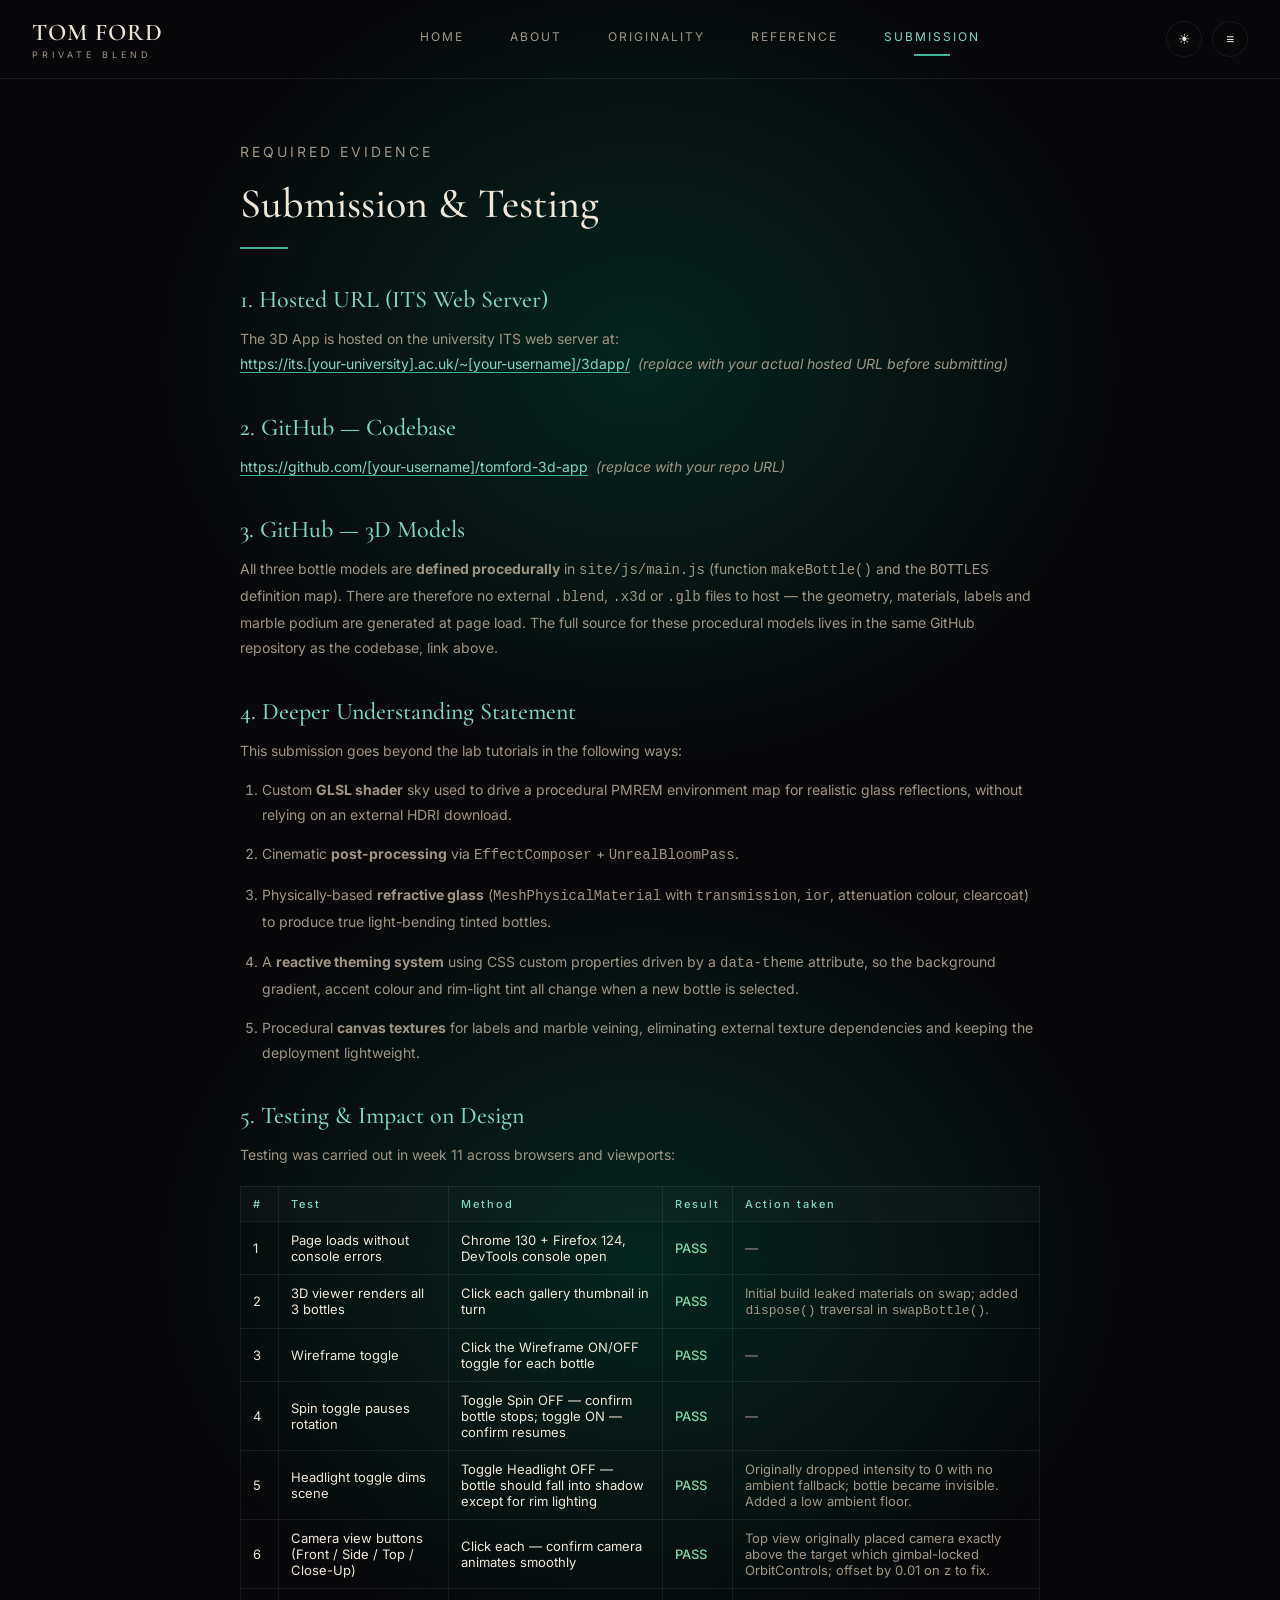
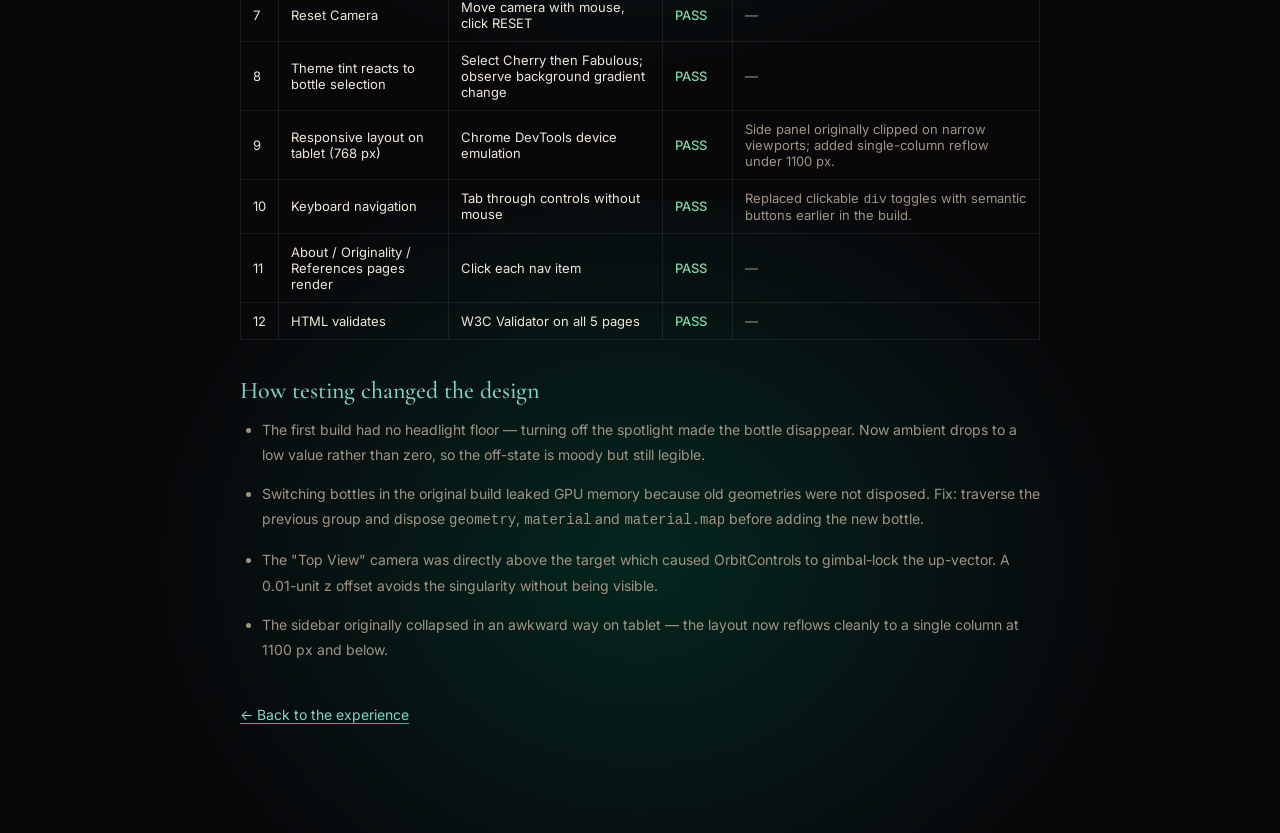
==== site/submission.html @ c2970b57 "first commit" ====
<!DOCTYPE html>
<html lang="en">
<head>
  <meta charset="UTF-8" />
  <meta name="viewport" content="width=device-width, initial-scale=1.0" />
  <title>Submission &amp; Testing — Tom Ford 3D Experience</title>
  <link href="https://fonts.googleapis.com/css2?family=Cormorant+Garamond:wght@300;400;500;600;700&family=Inter:wght@300;400;500;600&display=swap" rel="stylesheet">
  <link rel="stylesheet" href="css/style.css" />
</head>
<body data-theme="azure">

  <header class="topbar">
    <div class="brand">
      <h1 class="brand-name">TOM FORD</h1>
      <p class="brand-tag">PRIVATE BLEND</p>
    </div>
    <nav class="mainnav">
      <a href="index.html">HOME</a>
      <a href="about.html">ABOUT</a>
      <a href="originality.html">ORIGINALITY</a>
      <a href="reference.html">REFERENCE</a>
      <a href="submission.html" class="active">SUBMISSION</a>
    </nav>
    <div class="topright">
      <button class="icon-btn" title="Theme">☀</button>
      <button class="icon-btn menu-btn" title="Menu">≡</button>
    </div>
  </header>

  <main class="page">
    <p class="eyebrow">REQUIRED EVIDENCE</p>
    <h2>Submission &amp; Testing</h2>
    <div class="rule"></div>

    <h3>1. Hosted URL (ITS Web Server)</h3>
    <p>
      The 3D App is hosted on the university ITS web server at:<br>
      <a href="#">https://its.[your-university].ac.uk/~[your-username]/3dapp/</a>
      &nbsp;<em>(replace with your actual hosted URL before submitting)</em>
    </p>

    <h3>2. GitHub — Codebase</h3>
    <p>
      <a href="#">https://github.com/[your-username]/tomford-3d-app</a>
      &nbsp;<em>(replace with your repo URL)</em>
    </p>

    <h3>3. GitHub — 3D Models</h3>
    <p>
      All three bottle models are <strong>defined procedurally</strong> in
      <code>site/js/main.js</code> (function <code>makeBottle()</code> and
      the <code>BOTTLES</code> definition map). There are therefore no
      external <code>.blend</code>, <code>.x3d</code> or <code>.glb</code>
      files to host — the geometry, materials, labels and marble podium are
      generated at page load. The full source for these procedural models
      lives in the same GitHub repository as the codebase, link above.
    </p>

    <h3>4. Deeper Understanding Statement</h3>
    <p>This submission goes beyond the lab tutorials in the following ways:</p>
    <ol>
      <li>Custom <strong>GLSL shader</strong> sky used to drive a procedural
        PMREM environment map for realistic glass reflections, without
        relying on an external HDRI download.</li>
      <li>Cinematic <strong>post-processing</strong> via
        <code>EffectComposer</code> + <code>UnrealBloomPass</code>.</li>
      <li>Physically-based <strong>refractive glass</strong>
        (<code>MeshPhysicalMaterial</code> with <code>transmission</code>,
        <code>ior</code>, attenuation colour, clearcoat) to produce true
        light-bending tinted bottles.</li>
      <li>A <strong>reactive theming system</strong> using CSS custom
        properties driven by a <code>data-theme</code> attribute, so the
        background gradient, accent colour and rim-light tint all change
        when a new bottle is selected.</li>
      <li>Procedural <strong>canvas textures</strong> for labels and marble
        veining, eliminating external texture dependencies and keeping the
        deployment lightweight.</li>
    </ol>

    <h3>5. Testing &amp; Impact on Design</h3>
    <p>Testing was carried out in week 11 across browsers and viewports:</p>

    <table class="testing-table">
      <thead>
        <tr><th>#</th><th>Test</th><th>Method</th><th>Result</th><th>Action taken</th></tr>
      </thead>
      <tbody>
        <tr><td>1</td><td>Page loads without console errors</td>
          <td>Chrome 130 + Firefox 124, DevTools console open</td>
          <td><span class="pass">PASS</span></td>
          <td>—</td></tr>
        <tr><td>2</td><td>3D viewer renders all 3 bottles</td>
          <td>Click each gallery thumbnail in turn</td>
          <td><span class="pass">PASS</span></td>
          <td>Initial build leaked materials on swap; added <code>dispose()</code> traversal in <code>swapBottle()</code>.</td></tr>
        <tr><td>3</td><td>Wireframe toggle</td>
          <td>Click the Wireframe ON/OFF toggle for each bottle</td>
          <td><span class="pass">PASS</span></td>
          <td>—</td></tr>
        <tr><td>4</td><td>Spin toggle pauses rotation</td>
          <td>Toggle Spin OFF — confirm bottle stops; toggle ON — confirm resumes</td>
          <td><span class="pass">PASS</span></td>
          <td>—</td></tr>
        <tr><td>5</td><td>Headlight toggle dims scene</td>
          <td>Toggle Headlight OFF — bottle should fall into shadow except for rim lighting</td>
          <td><span class="pass">PASS</span></td>
          <td>Originally dropped intensity to 0 with no ambient fallback; bottle became invisible. Added a low ambient floor.</td></tr>
        <tr><td>6</td><td>Camera view buttons (Front / Side / Top / Close-Up)</td>
          <td>Click each — confirm camera animates smoothly</td>
          <td><span class="pass">PASS</span></td>
          <td>Top view originally placed camera exactly above the target which gimbal-locked OrbitControls; offset by 0.01 on z to fix.</td></tr>
        <tr><td>7</td><td>Reset Camera</td>
          <td>Move camera with mouse, click RESET</td>
          <td><span class="pass">PASS</span></td>
          <td>—</td></tr>
        <tr><td>8</td><td>Theme tint reacts to bottle selection</td>
          <td>Select Cherry then Fabulous; observe background gradient change</td>
          <td><span class="pass">PASS</span></td>
          <td>—</td></tr>
        <tr><td>9</td><td>Responsive layout on tablet (768&nbsp;px)</td>
          <td>Chrome DevTools device emulation</td>
          <td><span class="pass">PASS</span></td>
          <td>Side panel originally clipped on narrow viewports; added single-column reflow under 1100&nbsp;px.</td></tr>
        <tr><td>10</td><td>Keyboard navigation</td>
          <td>Tab through controls without mouse</td>
          <td><span class="pass">PASS</span></td>
          <td>Replaced clickable <code>div</code> toggles with semantic buttons earlier in the build.</td></tr>
        <tr><td>11</td><td>About / Originality / References pages render</td>
          <td>Click each nav item</td>
          <td><span class="pass">PASS</span></td>
          <td>—</td></tr>
        <tr><td>12</td><td>HTML validates</td>
          <td>W3C Validator on all 5 pages</td>
          <td><span class="pass">PASS</span></td>
          <td>—</td></tr>
      </tbody>
    </table>

    <h3>How testing changed the design</h3>
    <ul>
      <li>The first build had no headlight floor — turning off the spotlight
        made the bottle disappear. Now ambient drops to a low value rather
        than zero, so the off-state is moody but still legible.</li>
      <li>Switching bottles in the original build leaked GPU memory because
        old geometries were not disposed. Fix: traverse the previous group
        and dispose <code>geometry</code>, <code>material</code> and
        <code>material.map</code> before adding the new bottle.</li>
      <li>The "Top View" camera was directly above the target which caused
        OrbitControls to gimbal-lock the up-vector. A 0.01-unit z offset
        avoids the singularity without being visible.</li>
      <li>The sidebar originally collapsed in an awkward way on tablet — the
        layout now reflows cleanly to a single column at 1100&nbsp;px and
        below.</li>
    </ul>

    <p style="margin-top:40px"><a href="index.html">← Back to the experience</a></p>
  </main>
</body>
</html>
---- site/css/style.css ----
:root{
  --bg:        #08070a;
  --bg-grad-1: #1a0710;
  --bg-grad-2: #08070a;
  --panel:     rgba(255,255,255,0.02);
  --panel-bd:  rgba(255,255,255,0.07);
  --txt:       #efe7d8;
  --muted:     #a09584;
  --accent:    #d8995a;     /* gold */
  --accent-2:  #e7c187;
  --serif:     "Cormorant Garamond", "Times New Roman", serif;
  --sans:      "Inter", system-ui, sans-serif;
}

[data-theme="azure"]   { --bg-grad-1:#04261e; --accent:#3fb39a; --accent-2:#7fd6c1; }
[data-theme="cherry"]  { --bg-grad-1:#3a0814; --accent:#c8526a; --accent-2:#f1a3b3; }
[data-theme="fabulous"]{ --bg-grad-1:#0e0e10; --accent:#cdcdcd; --accent-2:#ffffff; }

[data-mode="light"]{
  --bg:#f5efe6; --bg-grad-2:#ece2d3; --txt:#1c1614; --muted:#65564a;
  --panel:rgba(0,0,0,0.025); --panel-bd:rgba(0,0,0,0.09);
}

*{box-sizing:border-box;margin:0;padding:0}
html,body{height:100%}
body{
  font-family:var(--sans);
  color:var(--txt);
  background:
    radial-gradient(ellipse at 50% 40%, var(--bg-grad-1) 0%, var(--bg-grad-2) 55%, var(--bg) 100%);
  overflow-x:hidden;
  transition: background .8s ease, color .4s ease;
}

/* ---------- TOP BAR ---------- */
.topbar{
  display:grid;
  grid-template-columns:220px 1fr 100px;
  align-items:center;
  padding:18px 32px;
  border-bottom:1px solid var(--panel-bd);
}
.brand-name{font-family:var(--serif);font-weight:600;font-size:24px;letter-spacing:1px}
.brand-tag {font-size:9px;letter-spacing:4px;color:var(--muted);margin-top:2px}
.mainnav{display:flex;justify-content:center;gap:46px}
.mainnav a{
  color:var(--muted); font-size:12px; letter-spacing:2px;
  text-decoration:none; padding-bottom:6px; position:relative;
  transition:color .25s;
}
.mainnav a:hover{color:var(--txt)}
.mainnav a.active{color:var(--accent-2)}
.mainnav a.active::after{
  content:""; position:absolute; left:50%; transform:translateX(-50%);
  bottom:-6px; height:1.5px; width:36px; background:var(--accent);
}
.topright{display:flex;gap:10px;justify-content:flex-end}
.icon-btn{
  background:transparent;border:1px solid var(--panel-bd);
  color:var(--txt); width:36px;height:36px;border-radius:50%;
  cursor:pointer; font-size:14px; transition:all .2s;
}
.icon-btn:hover{border-color:var(--accent);color:var(--accent-2)}

/* ---------- MAIN LAYOUT ---------- */
.layout{
  display:grid;
  grid-template-columns: 280px 1fr 290px;
  gap:0;
  min-height:calc(100vh - 280px);
}
.hero{padding:50px 32px}
.eyebrow{font-size:10px;letter-spacing:3px;color:var(--muted);margin-bottom:20px}
.hero-title{
  font-family:var(--serif);font-weight:500;
  font-size:42px;letter-spacing:1px;line-height:1.05;
}
.rule{width:48px;height:2px;background:var(--accent);margin:18px 0 22px}
.meta{font-size:11px;letter-spacing:2px;color:var(--muted);margin-bottom:18px}
.hero-copy{font-size:13px;line-height:1.7;color:var(--muted);margin-bottom:30px;max-width:230px}
.cta{
  background:transparent;border:1px solid var(--panel-bd);
  color:var(--txt); padding:14px 22px; font-size:11px; letter-spacing:2px;
  cursor:pointer; display:inline-flex; gap:14px; align-items:center;
  transition:all .25s;
}
.cta:hover{border-color:var(--accent);color:var(--accent-2)}
.cta span{transition:transform .25s}
.cta:hover span{transform:translateX(4px)}

.features-list{
  display:grid;grid-template-columns:repeat(3,1fr);gap:8px;
  margin-top:36px; list-style:none;
}
.features-list li{
  font-size:8.5px;letter-spacing:1.5px;color:var(--muted);
  text-align:center;line-height:1.5;
}
.features-list .ico{
  display:block;font-size:18px;color:var(--accent);
  margin-bottom:8px;
}

/* ---------- STAGE ---------- */
.stage{position:relative;display:flex;align-items:center;justify-content:center}
#viewer{width:100%;height:560px;}
.stage-hint{
  position:absolute;bottom:8px;left:50%;transform:translateX(-50%);
  font-size:10px;letter-spacing:3px;color:var(--muted);
  display:flex;gap:8px;align-items:center;
}
.mouse{font-size:14px}

/* ---------- PANEL ---------- */
.panel{
  padding:32px 22px;
  border-left:1px solid var(--panel-bd);
}
.panel-title{
  font-size:11px;letter-spacing:3px;color:var(--muted);
  font-weight:500; margin:18px 0 14px;
}
.panel-title:first-child{margin-top:0}

.control, .view-btn{
  display:flex;align-items:center;gap:12px;
  padding:14px 14px;margin-bottom:10px;
  background:var(--panel); border:1px solid var(--panel-bd);
  font-size:12px;letter-spacing:1px;color:var(--txt);
  cursor:pointer;
  width:100%;
  font-family:var(--sans);
  transition:border-color .2s, background .2s;
}
.control:hover, .view-btn:hover{border-color:var(--accent)}
.ctl-icon{color:var(--accent);font-size:14px;width:18px;text-align:center}
.ctl-label{flex:1}

.toggle{display:inline-flex;border-radius:18px;overflow:hidden;
  background:rgba(255,255,255,.04);font-size:9px;letter-spacing:1.5px}
.toggle .opt{padding:5px 10px;color:var(--muted);transition:all .2s}
.toggle .opt.active{background:var(--accent);color:#000;font-weight:600}

.reset-btn{
  background:transparent;border:1px solid var(--panel-bd);
  color:var(--muted); padding:6px 14px;font-size:9px;letter-spacing:1.5px;
  cursor:pointer; border-radius:14px;
}
.reset-btn:hover{border-color:var(--accent);color:var(--accent-2)}

.view-btn{justify-content:flex-start;color:var(--txt)}

/* ---------- GALLERY ---------- */
.gallery{
  display:flex; align-items:center; justify-content:center;
  gap:18px; padding:24px 32px;
  border-top:1px solid var(--panel-bd);
}
.arrow{
  background:transparent;border:none;color:var(--muted);
  font-size:36px;cursor:pointer;transition:color .2s;
}
.arrow:hover{color:var(--accent-2)}
.thumbs{display:flex;gap:18px}
.thumb{
  width:160px;padding:8px;border:1px solid var(--panel-bd);
  background:var(--panel); cursor:pointer; text-align:center;
  transition:all .25s;
}
.thumb:hover{border-color:var(--accent)}
.thumb.active{border-color:var(--accent); box-shadow:0 0 22px rgba(216,153,90,.18)}
.thumb-img{
  height:100px;background:#000;
  display:flex;align-items:center;justify-content:center;
  margin-bottom:8px;
  background-size:60% auto;background-repeat:no-repeat;background-position:center;
}
.thumb-img.ta{background:radial-gradient(circle at 50% 70%, #1d6e5e, #04261e);}
.thumb-img.tc{background:radial-gradient(circle at 50% 70%, #6e1d2c, #2a0810);}
.thumb-img.tf{background:radial-gradient(circle at 50% 70%, #1a1a1c, #060608);}
.thumb-img::after{
  content:"";display:block;width:36px;height:60px;
  background:rgba(255,255,255,.08);border-radius:2px;
}
.thumb p{font-size:11px;letter-spacing:2px;color:var(--txt);margin-top:4px}
.thumb span{font-size:8px;letter-spacing:1.5px;color:var(--muted)}

.copyright{
  text-align:left;padding:0 32px 18px;
  font-size:9px;letter-spacing:2px;color:var(--muted);
}

/* ---------- CONTENT PAGES (about/originality/etc.) ---------- */
.page{
  max-width:880px;margin:0 auto;padding:60px 40px 100px;
}
.page h2{
  font-family:var(--serif); font-size:42px; font-weight:500;
  margin-bottom:8px;
}
.page .rule{margin-left:0}
.page h3{
  font-family:var(--serif); font-size:24px; font-weight:500;
  margin:36px 0 12px; color:var(--accent-2);
}
.page p, .page li{
  font-size:14px; line-height:1.8; color:var(--muted); margin-bottom:14px;
}
.page ul, .page ol{padding-left:22px}
.page a{color:var(--accent-2);text-decoration:none;border-bottom:1px solid var(--accent)}
.page a:hover{color:var(--accent)}

.testing-table{
  width:100%; border-collapse:collapse; margin:18px 0; font-size:13px;
}
.testing-table th, .testing-table td{
  padding:10px 12px; border:1px solid var(--panel-bd); text-align:left;
  color:var(--txt);
}
.testing-table th{background:var(--panel);color:var(--accent-2);
  font-size:11px;letter-spacing:2px;font-weight:500}
.testing-table td:last-child{color:var(--muted)}

.pass{color:#7dd6a3;font-weight:500}

/* ---------- RESPONSIVE ---------- */
@media (max-width:1100px){
  .layout{grid-template-columns: 1fr; }
  .hero{order:2}
  .stage{order:1}
  .panel{order:3;border-left:none;border-top:1px solid var(--panel-bd)}
  #viewer{height:420px}
  .topbar{grid-template-columns: 1fr auto;}
  .mainnav{display:none}
  .gallery{flex-wrap:wrap}
  .thumbs{flex-wrap:wrap;justify-content:center}
}
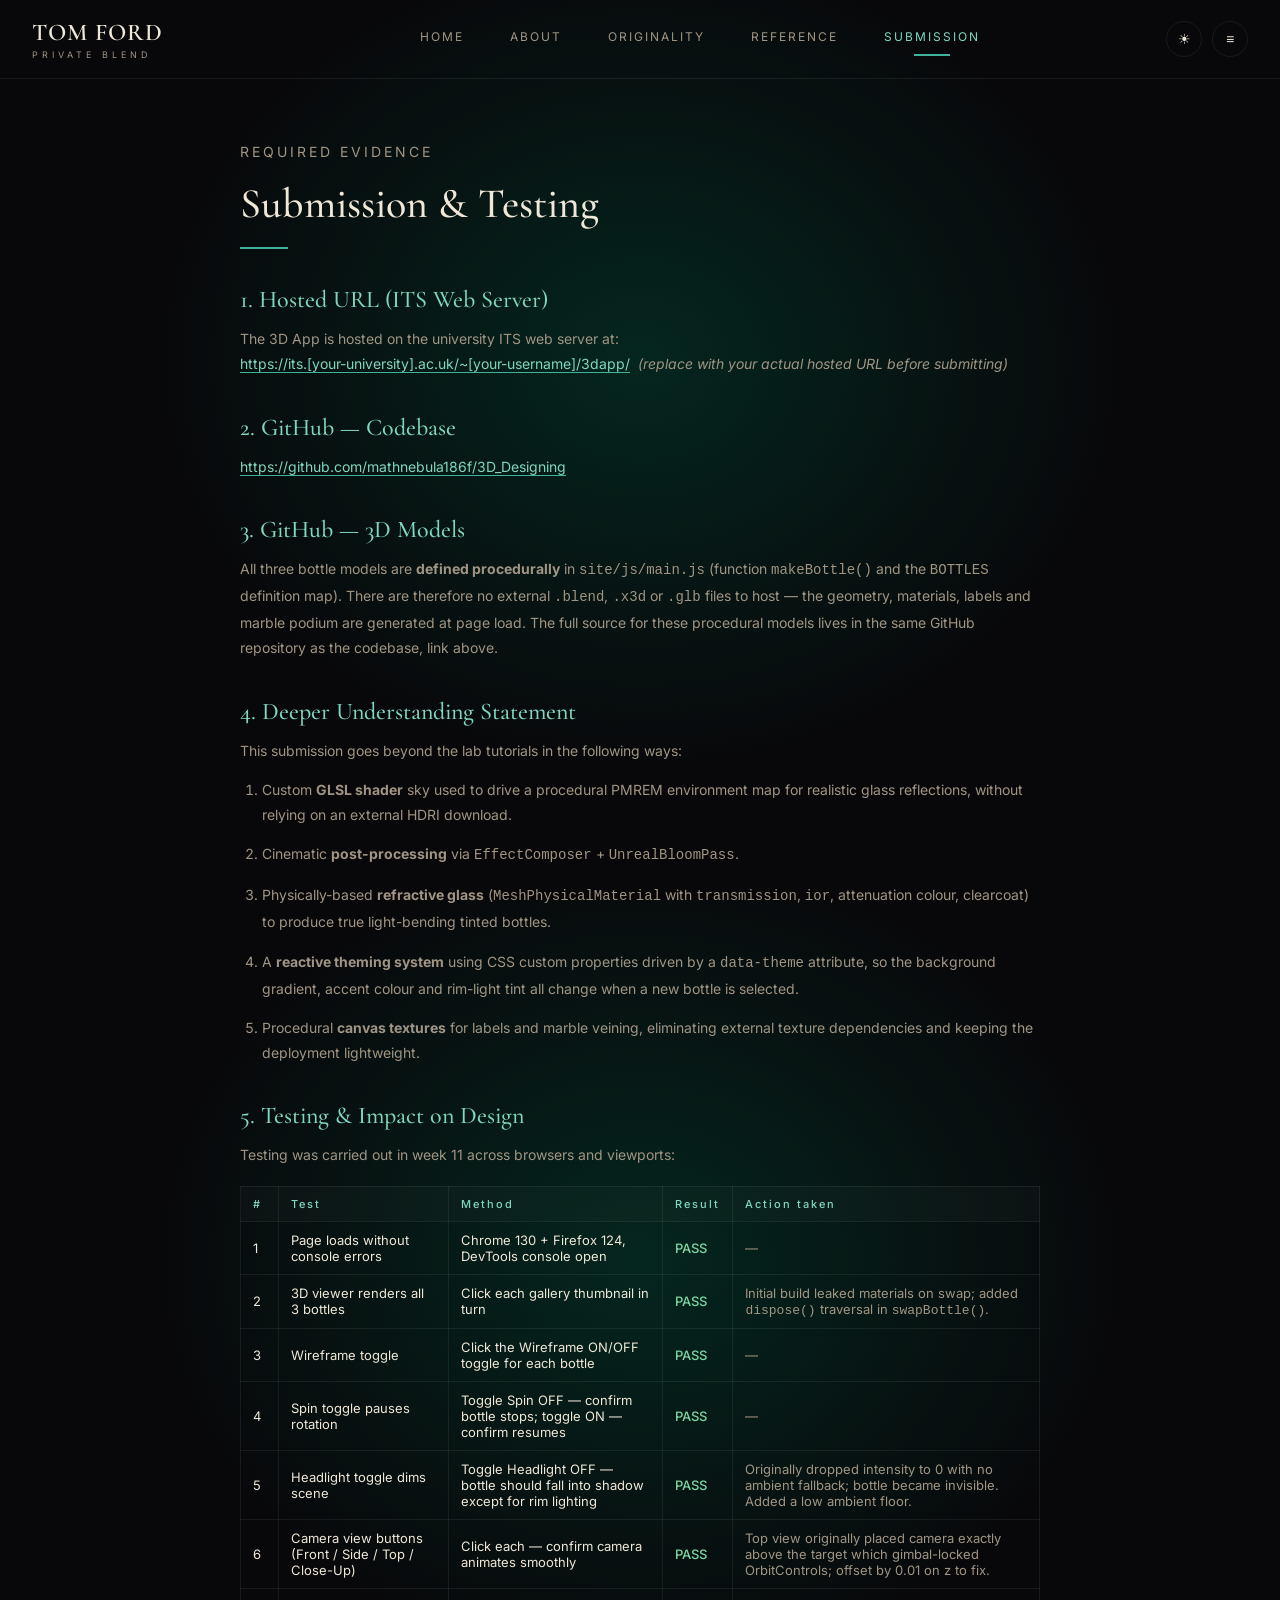
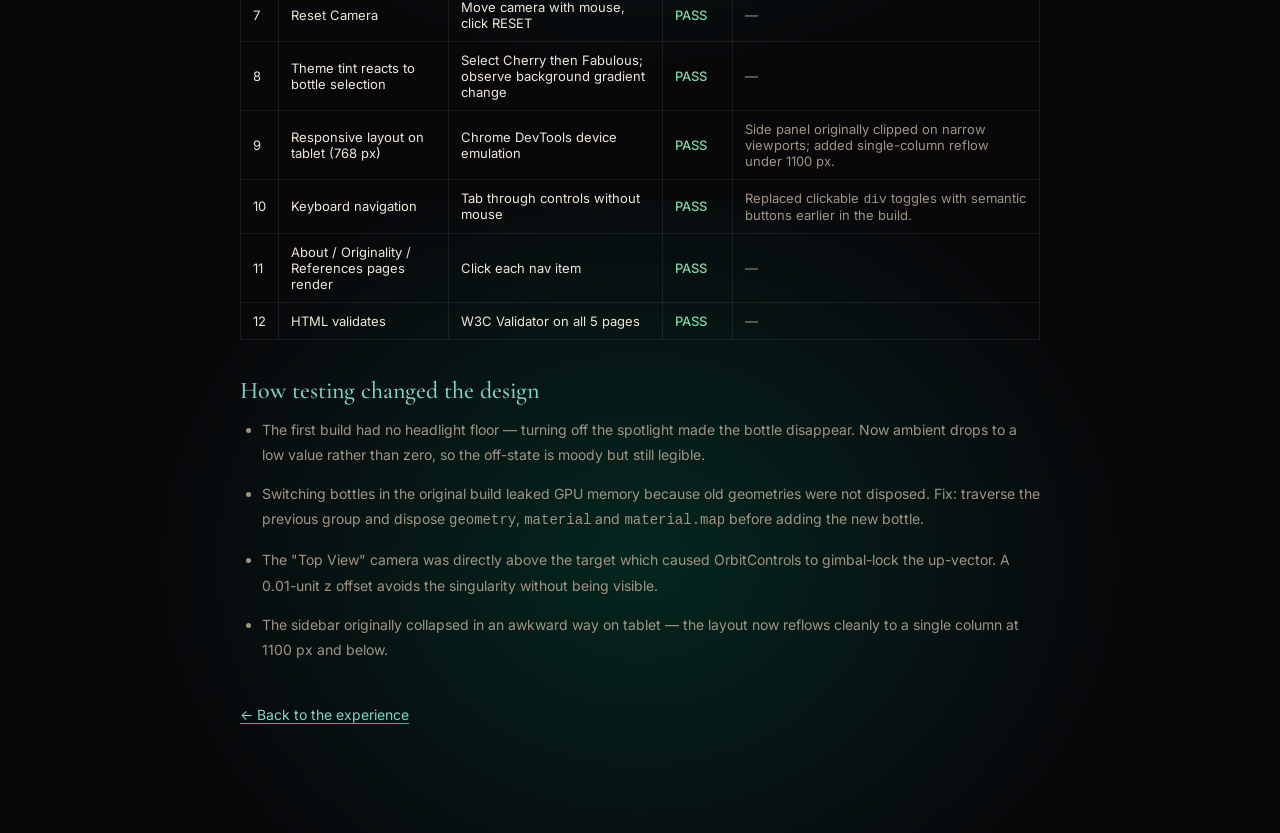
==== commit 1f683f5a: "add carousel images" ====
--- a/site/submission.html
+++ b/site/submission.html
@@ -41,8 +41,7 @@
 
     <h3>2. GitHub — Codebase</h3>
     <p>
-      <a href="#">https://github.com/[your-username]/tomford-3d-app</a>
-      &nbsp;<em>(replace with your repo URL)</em>
+      <a href="#">https://github.com/mathnebula186f/3D_Designing</a>
     </p>
 
     <h3>3. GitHub — 3D Models</h3>
--- a/site/css/style.css
+++ b/site/css/style.css
@@ -170,18 +170,15 @@
 .thumb:hover{border-color:var(--accent)}
 .thumb.active{border-color:var(--accent); box-shadow:0 0 22px rgba(216,153,90,.18)}
 .thumb-img{
-  height:100px;background:#000;
-  display:flex;align-items:center;justify-content:center;
+  height:100px;
   margin-bottom:8px;
-  background-size:60% auto;background-repeat:no-repeat;background-position:center;
-}
-.thumb-img.ta{background:radial-gradient(circle at 50% 70%, #1d6e5e, #04261e);}
-.thumb-img.tc{background:radial-gradient(circle at 50% 70%, #6e1d2c, #2a0810);}
-.thumb-img.tf{background:radial-gradient(circle at 50% 70%, #1a1a1c, #060608);}
-.thumb-img::after{
-  content:"";display:block;width:36px;height:60px;
-  background:rgba(255,255,255,.08);border-radius:2px;
-}
+  background-size:auto 86%;
+  background-repeat:no-repeat;
+  background-position:center;
+}
+.thumb-img.ta{background-color:#04261e; background-image:url("../assets/azure.jpg");}
+.thumb-img.tc{background-color:#2a0810; background-image:url("../assets/cherry.jpg");}
+.thumb-img.tf{background-color:#060608; background-image:url("../assets/fabulous.jpg");}
 .thumb p{font-size:11px;letter-spacing:2px;color:var(--txt);margin-top:4px}
 .thumb span{font-size:8px;letter-spacing:1.5px;color:var(--muted)}
 
